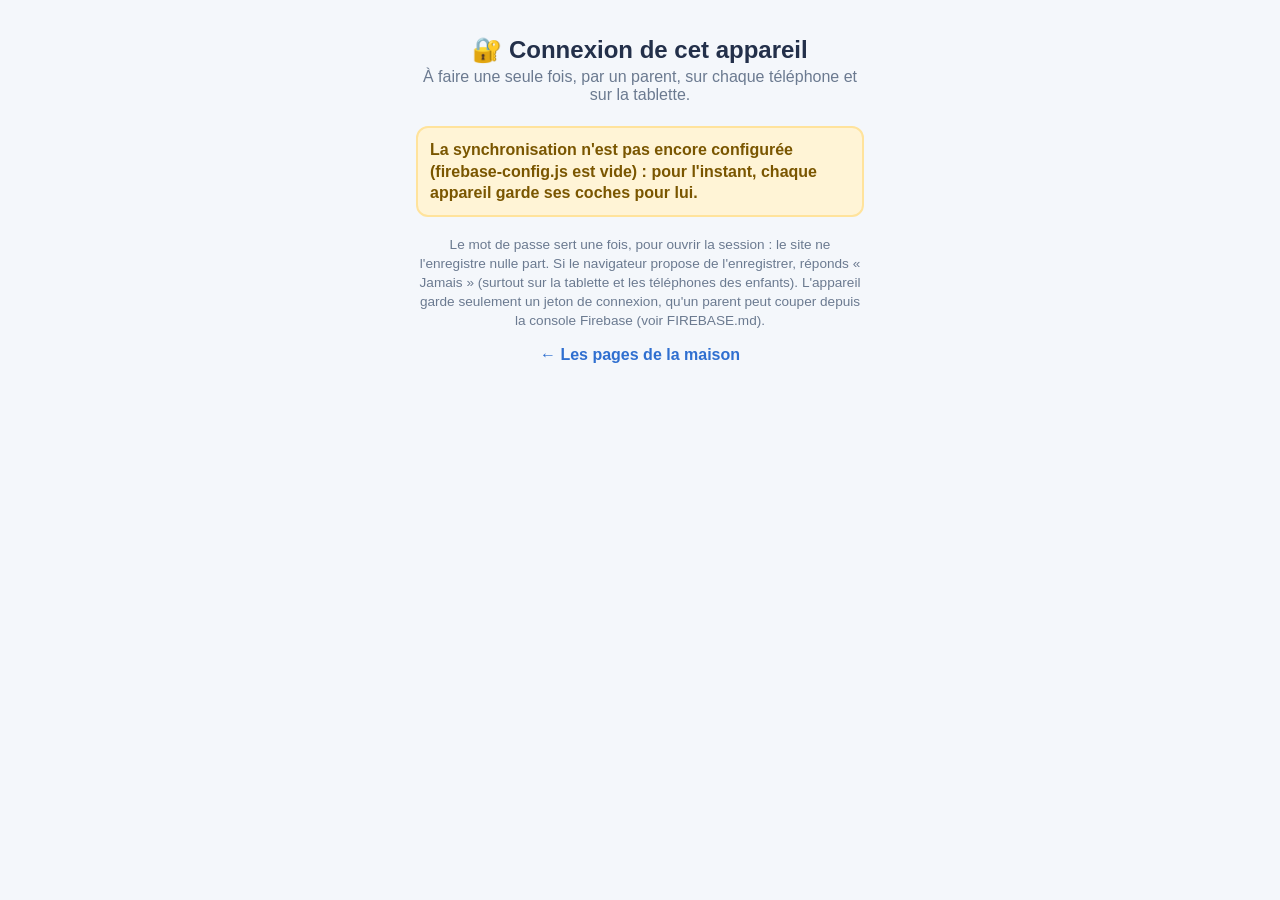
==== connexion.html @ 9c6f734c "Coches partagées entre téléphones et tablette (Firebase), tâches du week-end masquées le dimanche si" ====
<!DOCTYPE html>
<html lang="fr">
<head>
<meta charset="UTF-8" />
<meta name="viewport" content="width=device-width, initial-scale=1.0" />
<meta name="apple-mobile-web-app-capable" content="yes" />
<meta name="theme-color" content="#34415c" />
<meta name="robots" content="noindex" />
<title>Connexion de cet appareil</title>
<style>
  *{box-sizing:border-box;}
  body{font-family:-apple-system,BlinkMacSystemFont,"Segoe UI",Roboto,Helvetica,Arial,sans-serif;
    background:#f4f7fb;color:#23304a;margin:0 auto;padding:28px 16px 50px;max-width:480px;}
  h1{font-size:1.5rem;text-align:center;margin:8px 0 4px;}
  p.sub{text-align:center;color:#6b7a90;margin:0 0 22px;}
  .card{background:#fff;border:2px solid #eef2f8;border-radius:18px;padding:18px;box-shadow:0 2px 10px rgba(40,60,90,.07);margin-bottom:14px;}
  label{display:block;font-weight:800;font-size:.95rem;margin:4px 0 6px;}
  input{display:block;width:100%;font-size:1.1rem;padding:12px;border:2px solid #cfd9e8;border-radius:12px;margin-bottom:14px;background:#fff;color:#23304a;}
  input:focus{outline:none;border-color:#5b8def;}
  button,.btn{display:block;width:100%;border:none;border-radius:14px;padding:14px;font-size:1.1rem;font-weight:800;color:#fff;background:#5b8def;cursor:pointer;text-align:center;text-decoration:none;margin-top:6px;}
  button:disabled{background:#b9c4d6;}
  .btn.go{background:#2fa968;}
  button.out{background:#eef2f8;color:#a12320;}
  .msg{display:none;border-radius:12px;padding:11px 12px;margin-bottom:14px;font-weight:700;line-height:1.35;}
  .msg.show{display:block;}
  .msg.err{background:#fdecec;color:#a12320;border:2px solid #f0b3b3;}
  .msg.ok{background:#e9f7ef;color:#1f8a55;border:2px solid #9fe0bd;}
  .msg.info{background:#fff4d6;color:#7a5600;border:2px solid #ffe39c;}
  .who{font-size:1.15rem;font-weight:800;margin:0 0 4px;}
  .mail{color:#6b7a90;margin:0 0 12px;word-break:break-all;}
  .note{color:#6b7a90;font-size:.85rem;line-height:1.4;text-align:center;margin-top:18px;}
  a.home{display:block;text-align:center;color:#2f6fd0;font-weight:800;margin-top:16px;text-decoration:none;}
  .hide{display:none;}
</style>
</head>
<body>
  <h1>🔐 Connexion de cet appareil</h1>
  <p class="sub">À faire une seule fois, par un parent, sur chaque téléphone et sur la tablette.</p>

  <div id="msg" class="msg"></div>

  <div id="connected" class="card hide">
    <p class="who" id="who"></p>
    <p class="mail" id="mail"></p>
    <a class="btn go" id="open" href="index.html">Ouvrir la page</a>
    <button class="out" id="logout" type="button">Déconnecter cet appareil</button>
  </div>

  <form id="form" class="card hide" autocomplete="on">
    <label for="email">E-mail du compte</label>
    <input id="email" type="email" autocomplete="username" autocapitalize="off" autocorrect="off" spellcheck="false" required />
    <label for="pw">Mot de passe</label>
    <input id="pw" type="password" autocomplete="current-password" required />
    <button id="go" type="submit">Connecter cet appareil</button>
  </form>

  <p class="note">Le mot de passe sert une fois, pour ouvrir la session : le site ne l'enregistre nulle part. Si le navigateur propose de l'enregistrer, réponds « Jamais » (surtout sur la tablette et les téléphones des enfants). L'appareil garde seulement un jeton de connexion, qu'un parent peut couper depuis la console Firebase (voir FIREBASE.md).</p>
  <a class="home" href="index.html">← Les pages de la maison</a>

<script>
(function(){
  var q=["children.js","firebase-config.js","sync.js"], t=Date.now();
  function next(){
    if(!q.length){ start(); return; }
    var s=document.createElement("script"); s.src=q.shift()+(location.protocol==="file:"?"":"?t="+t); s.onload=next; s.onerror=function(){ window.LOAD_FAILED=true; next(); }; document.body.appendChild(s);
  }
  next();

  function $(id){ return document.getElementById(id); }
  function show(el, on){ el.className=el.className.replace(/\s*hide/g,"")+(on?"":" hide"); }
  function say(kind, text){ var m=$("msg"); m.className="msg"+(text?" show "+kind:""); m.textContent=text||""; }

  function start(){
    var S=window.Sync;
    if(!S || !S.enabled){
      if(window.LOAD_FAILED) say("err","La page n'a pas pu se charger entièrement : recharge-la.");
      else say("info","La synchronisation n'est pas encore configurée (firebase-config.js est vide) : pour l'instant, chaque appareil garde ses coches pour lui.");
      return;
    }
    function names(role){
      if(role==="famille") return "toute la famille (tablette / parent)";
      var c=(window.CHILDREN||{})[role]; return c?c.name:role;
    }
    function page(role){ return role==="famille"?"tablet.html":role+".html"; }
    // Liens en JavaScript : sur un vieil iOS, un lien classique quitte l'appli d'écran d'accueil (autre stockage)
    function jsLink(a){ a.onclick=function(e){ if(e&&e.preventDefault) e.preventDefault(); location.href=a.getAttribute("href"); }; }
    jsLink($("open"));
    var homes=document.querySelectorAll("a.home"); for(var hi=0;hi<homes.length;hi++) jsLink(homes[hi]);

    function refresh(){
      var a=S.account();
      if(a && a.role){
        show($("form"),false); show($("connected"),true);
        $("who").textContent="✅ Connecté pour "+names(a.role);
        $("mail").textContent=a.email||"";
        $("open").href=page(a.role);
        $("open").textContent="Ouvrir la page de "+(a.role==="famille"?"la tablette":names(a.role));
      } else {
        show($("connected"),false); show($("form"),true);
        if(!$("email").value) $("email").value=S.lastEmail();
      }
    }

    $("form").onsubmit=function(e){
      if(e && e.preventDefault) e.preventDefault();
      var btn=$("go"), pw=$("pw");
      btn.disabled=true; btn.textContent="Connexion…"; say("","");
      S.signIn($("email").value, pw.value, function(err, role){
        pw.value="";   // le mot de passe ne reste pas dans la page
        btn.disabled=false; btn.textContent="Connecter cet appareil";
        if(err){ say("err", err); return; }
        say("ok","C'est fait : cet appareil est connecté pour "+names(role)+".");
        refresh();
      });
      return false;
    };

    $("logout").onclick=function(){
      var n=S.pendingCount();
      if(n && !confirm(n+" coche"+(n>1?"s n'ont":" n'a")+" pas encore été envoyée"+(n>1?"s":"")+" (pas de réseau). Déconnecter quand même ?")) return;
      S.signOut();
      say("info","Appareil déconnecté.");
      refresh();
    };

    refresh();
  }
})();
</script>
</body>
</html>
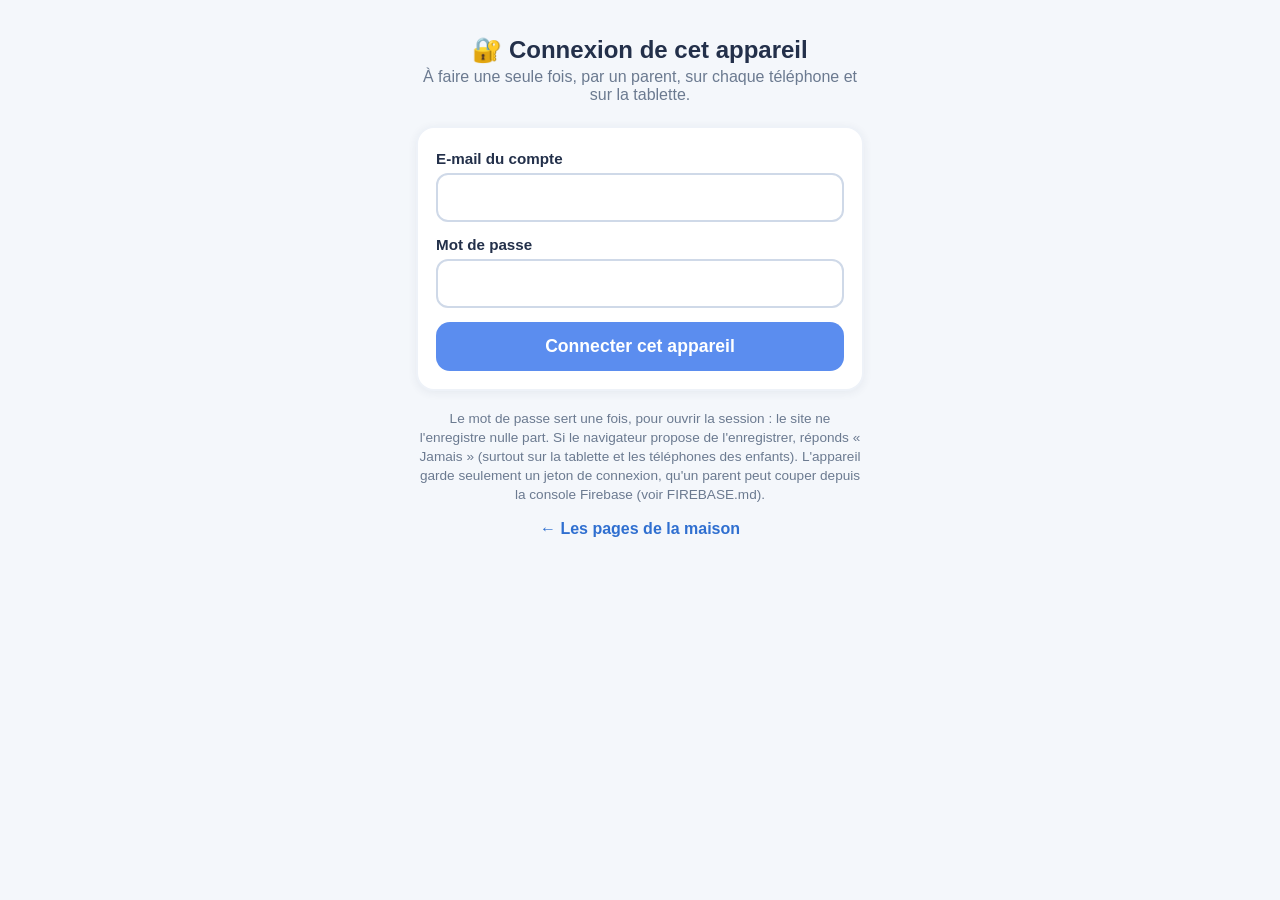
==== commit ee039920: "Un compte parents arrive directement sur la vue tablette - index.html : un appareil connecté en « fa" ====
--- a/connexion.html
+++ b/connexion.html
@@ -111,6 +111,8 @@
         if(err){ say("err", err); return; }
         say("ok","C'est fait : cet appareil est connecté pour "+names(role)+".");
         refresh();
+        // un parent arrive tout de suite sur la vue tablette (courses, tâches ponctuelles…)
+        if(role==="famille") setTimeout(function(){ location.href=page(role); }, 1200);
       });
       return false;
     };
